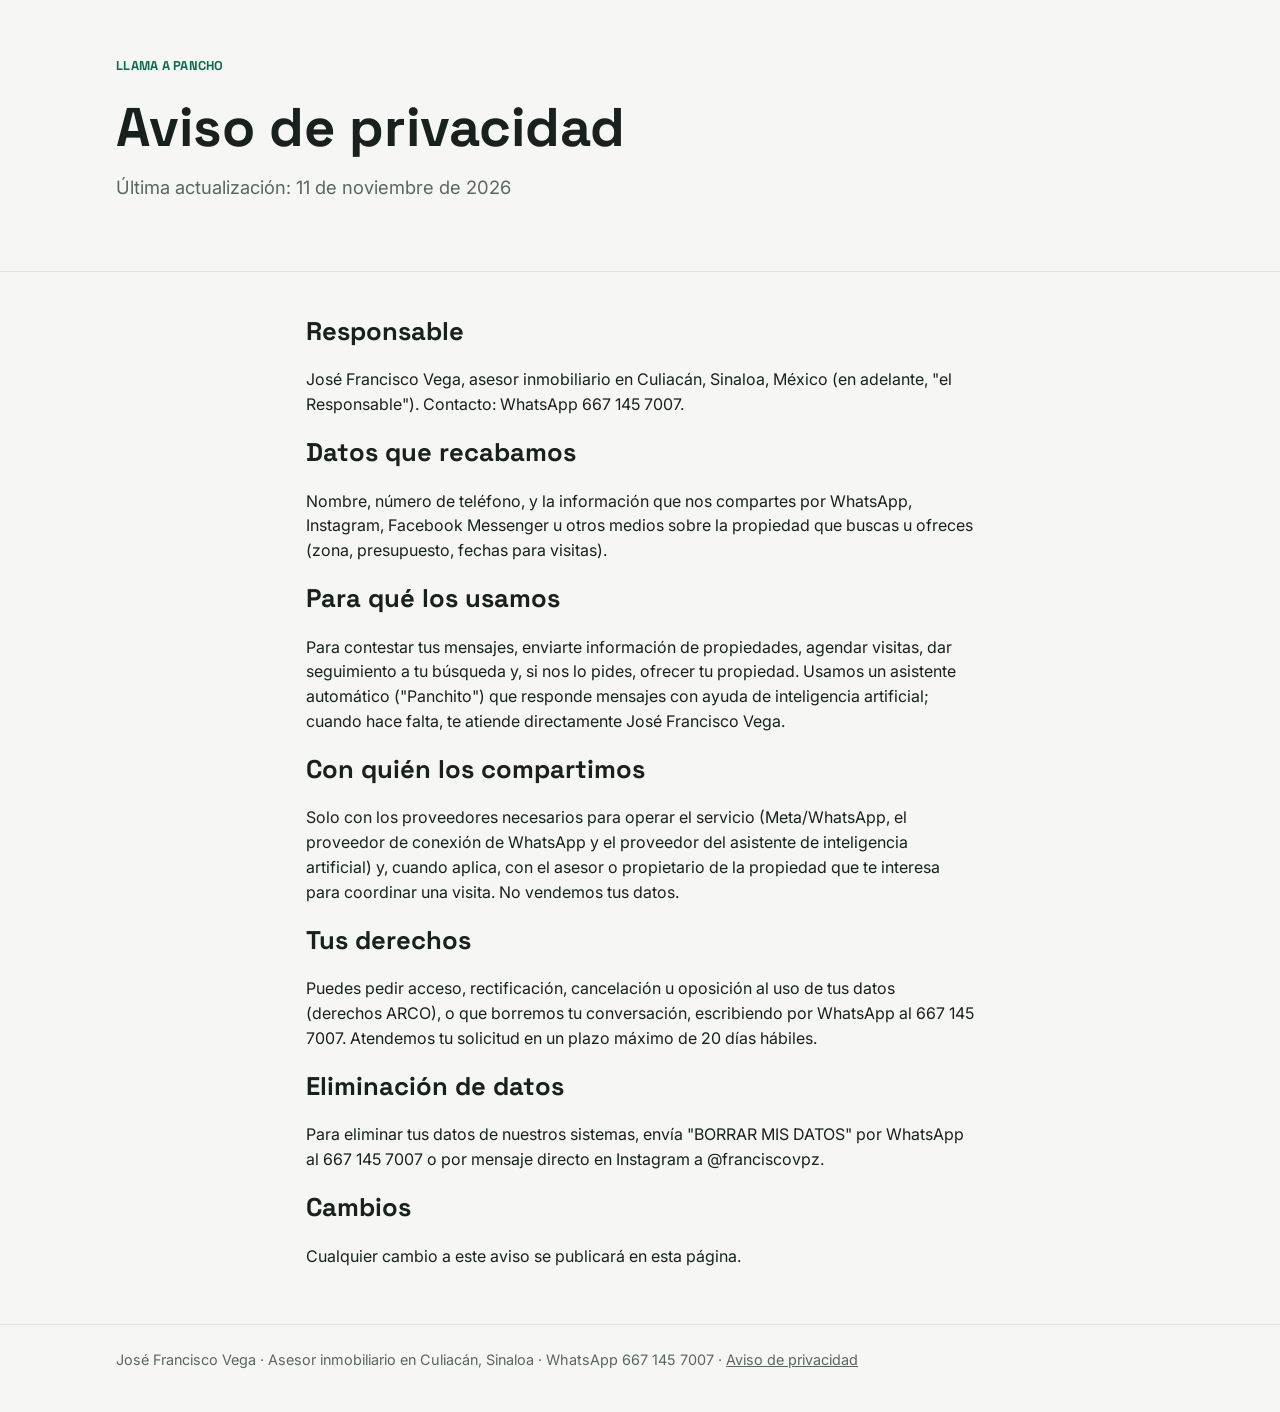
==== privacidad.html @ 16969fcf "Add files via upload" ====
<!doctype html><html lang="es-MX"><head><meta charset="utf-8"><meta name="viewport" content="width=device-width,initial-scale=1"><title>Aviso de privacidad · Llama a Pancho</title><meta name="description" content="Aviso de privacidad de José Francisco Vega, asesor inmobiliario."><link rel="preconnect" href="https://fonts.googleapis.com"><link href="https://fonts.googleapis.com/css2?family=Inter:wght@400;600&family=Space+Grotesk:wght@600;700&display=swap" rel="stylesheet"><link rel="stylesheet" href="estilo.css"></head><body>
<header><div class="w"><div class="marca"><a href="/" style="text-decoration:none">Llama a Pancho</a></div><h1>Aviso de privacidad</h1><p class="lede">Última actualización: 11 de noviembre de 2026</p></div></header>
<main><section><div class="w" style="max-width:70ch">
<h2>Responsable</h2><p>José Francisco Vega, asesor inmobiliario en Culiacán, Sinaloa, México (en adelante, "el Responsable"). Contacto: WhatsApp 667 145 7007.</p>
<h2>Datos que recabamos</h2><p>Nombre, número de teléfono, y la información que nos compartes por WhatsApp, Instagram, Facebook Messenger u otros medios sobre la propiedad que buscas u ofreces (zona, presupuesto, fechas para visitas).</p>
<h2>Para qué los usamos</h2><p>Para contestar tus mensajes, enviarte información de propiedades, agendar visitas, dar seguimiento a tu búsqueda y, si nos lo pides, ofrecer tu propiedad. Usamos un asistente automático ("Panchito") que responde mensajes con ayuda de inteligencia artificial; cuando hace falta, te atiende directamente José Francisco Vega.</p>
<h2>Con quién los compartimos</h2><p>Solo con los proveedores necesarios para operar el servicio (Meta/WhatsApp, el proveedor de conexión de WhatsApp y el proveedor del asistente de inteligencia artificial) y, cuando aplica, con el asesor o propietario de la propiedad que te interesa para coordinar una visita. No vendemos tus datos.</p>
<h2>Tus derechos</h2><p>Puedes pedir acceso, rectificación, cancelación u oposición al uso de tus datos (derechos ARCO), o que borremos tu conversación, escribiendo por WhatsApp al 667 145 7007. Atendemos tu solicitud en un plazo máximo de 20 días hábiles.</p>
<h2>Eliminación de datos</h2><p>Para eliminar tus datos de nuestros sistemas, envía "BORRAR MIS DATOS" por WhatsApp al 667 145 7007 o por mensaje directo en Instagram a @franciscovpz.</p>
<h2>Cambios</h2><p>Cualquier cambio a este aviso se publicará en esta página.</p></div></section></main><footer><div class="w">José Francisco Vega · Asesor inmobiliario en Culiacán, Sinaloa · WhatsApp 667 145 7007 · <a href="privacidad.html">Aviso de privacidad</a></div></footer></body></html>
---- estilo.css ----
:root{--bg:#f6f7f4;--fg:#18211d;--mut:#5b6660;--card:#fff;--line:#dfe3dc;--acc:#0f6b4f;--acc2:#e7f2ec;--gold:#b5852b}
@media (prefers-color-scheme:dark){:root{--bg:#101513;--fg:#eef2ee;--mut:#a3aea8;--card:#18201c;--line:#2a332e;--acc:#3fbf8f;--acc2:#16271f;--gold:#d9a94e}}
*{box-sizing:border-box}body{margin:0;background:var(--bg);color:var(--fg);font-family:Inter,system-ui,sans-serif;line-height:1.55}
a{color:inherit}.w{max-width:1080px;margin:0 auto;padding:0 max(16px,env(safe-area-inset-left))}
header{padding:56px 0 40px;border-bottom:1px solid var(--line)}
.marca{font-family:"Space Grotesk",Inter,sans-serif;font-weight:700;letter-spacing:.02em;color:var(--acc);text-transform:uppercase;font-size:.8rem}
h1{font-family:"Space Grotesk",Inter,sans-serif;font-size:clamp(2rem,6vw,3.4rem);line-height:1.08;margin:.4em 0 .3em;text-wrap:balance}
.lede{font-size:1.15rem;color:var(--mut);max-width:60ch;margin:0 0 1.6em}
.cta{display:inline-flex;align-items:center;gap:.5em;background:var(--acc);color:#fff;text-decoration:none;padding:.85em 1.4em;border-radius:999px;font-weight:600}
.cta:focus-visible,.mini:focus-visible{outline:3px solid var(--gold);outline-offset:2px}
.datos{display:flex;flex-wrap:wrap;gap:24px;margin-top:28px;color:var(--mut);font-size:.95rem}
.datos b{display:block;color:var(--fg);font-family:"Space Grotesk",Inter,sans-serif;font-size:1.5rem;font-variant-numeric:tabular-nums}
section{padding:40px 0}h2{font-family:"Space Grotesk",Inter,sans-serif;font-size:1.6rem;margin:0 0 .3em}
.filtros{display:flex;gap:8px;margin:12px 0 20px}.filtros button{border:1px solid var(--line);background:var(--card);color:var(--fg);padding:.45em 1em;border-radius:999px;cursor:pointer;font:inherit}
.filtros button[aria-pressed=true]{background:var(--acc2);border-color:var(--acc);color:var(--acc);font-weight:600}
.grid{display:grid;grid-template-columns:repeat(auto-fill,minmax(230px,1fr));gap:14px}
.p{background:var(--card);border:1px solid var(--line);border-radius:12px;padding:16px;display:flex;flex-direction:column;gap:4px}
.p h3{font-size:1rem;margin:4px 0 0}.precio{font-family:"Space Grotesk",Inter,sans-serif;font-size:1.25rem;font-weight:700;margin:0;font-variant-numeric:tabular-nums}
.meta{color:var(--mut);margin:0;font-size:.9rem}.op{font-size:.72rem;font-weight:700;text-transform:uppercase;letter-spacing:.06em}.op.v{color:var(--acc)}.op.r{color:var(--gold)}
.mini{margin-top:auto;padding-top:10px;color:var(--acc);font-weight:600;text-decoration:none}
.redes{display:flex;flex-wrap:wrap;gap:10px}.redes a{border:1px solid var(--line);background:var(--card);padding:.6em 1em;border-radius:10px;text-decoration:none}
footer{border-top:1px solid var(--line);padding:24px 0 40px;color:var(--mut);font-size:.9rem}
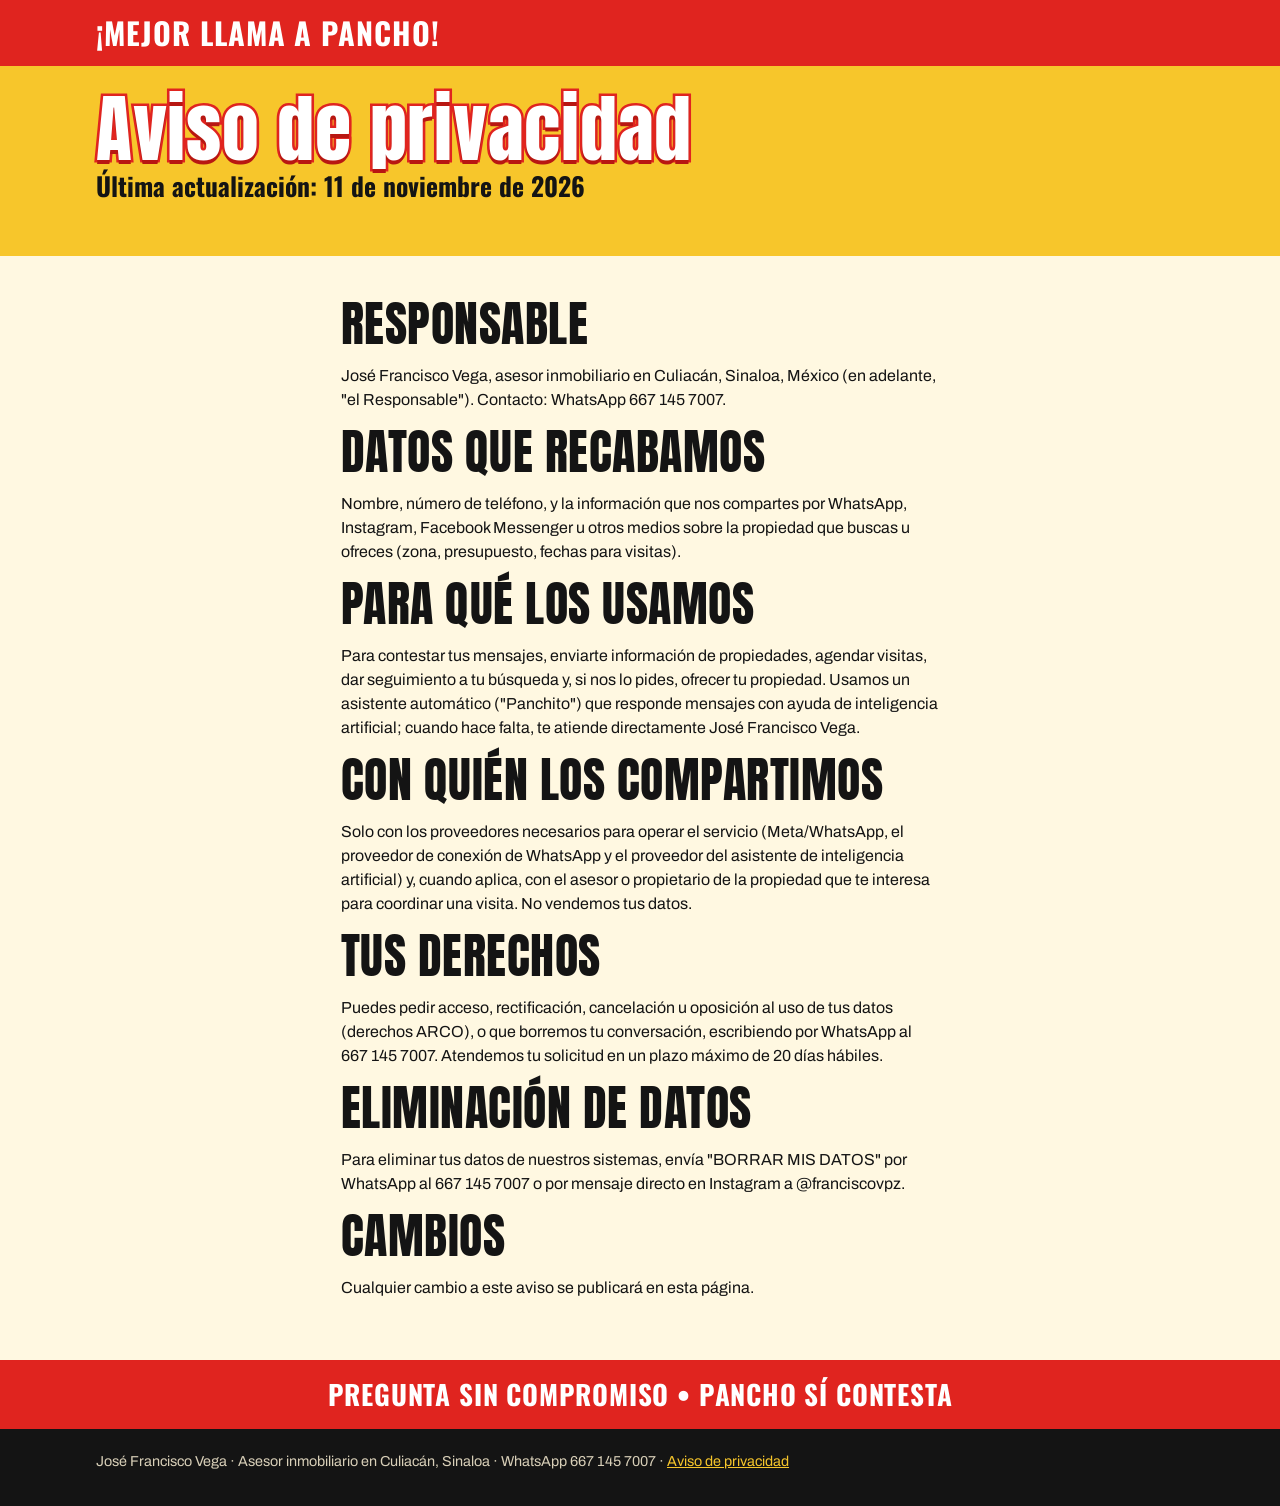
==== commit 68f5b091: "Add files via upload" ====
--- a/privacidad.html
+++ b/privacidad.html
@@ -1,5 +1,6 @@
-<!doctype html><html lang="es-MX"><head><meta charset="utf-8"><meta name="viewport" content="width=device-width,initial-scale=1"><title>Aviso de privacidad · Llama a Pancho</title><meta name="description" content="Aviso de privacidad de José Francisco Vega, asesor inmobiliario."><link rel="preconnect" href="https://fonts.googleapis.com"><link href="https://fonts.googleapis.com/css2?family=Inter:wght@400;600&family=Space+Grotesk:wght@600;700&display=swap" rel="stylesheet"><link rel="stylesheet" href="estilo.css"></head><body>
-<header><div class="w"><div class="marca"><a href="/" style="text-decoration:none">Llama a Pancho</a></div><h1>Aviso de privacidad</h1><p class="lede">Última actualización: 11 de noviembre de 2026</p></div></header>
+<!doctype html><html lang="es-MX"><head><meta charset="utf-8"><meta name="viewport" content="width=device-width,initial-scale=1,viewport-fit=cover"><title>Aviso de privacidad · Llama a Pancho</title><meta name="description" content="Aviso de privacidad de José Francisco Vega, asesor inmobiliario."><meta name="theme-color" content="#e0241f"><meta property="og:title" content="Aviso de privacidad · Llama a Pancho"><meta property="og:description" content="Aviso de privacidad de José Francisco Vega, asesor inmobiliario."><meta property="og:image" content="https://llamaapancho.com/pancho.webp"><link rel="preconnect" href="https://fonts.googleapis.com"><link rel="preconnect" href="https://fonts.gstatic.com" crossorigin><link href="https://fonts.googleapis.com/css2?family=Anton&family=Archivo:wght@400;600&family=Kaushan+Script&family=Oswald:wght@500;600;700&display=swap" rel="stylesheet"><link rel="stylesheet" href="estilo.css"></head><body>
+<div class="banda"><div class="w"><a href="/" style="text-decoration:none">¡Mejor llama a Pancho!</a></div></div>
+<header class="hero"><div class="w" style="grid-template-columns:1fr"><div class="txt"><h1 style="font-size:clamp(2.4rem,8vw,4.6rem)">Aviso de privacidad</h1><p class="ya">Última actualización: 11 de noviembre de 2026</p></div></div></header>
 <main><section><div class="w" style="max-width:70ch">
 <h2>Responsable</h2><p>José Francisco Vega, asesor inmobiliario en Culiacán, Sinaloa, México (en adelante, "el Responsable"). Contacto: WhatsApp 667 145 7007.</p>
 <h2>Datos que recabamos</h2><p>Nombre, número de teléfono, y la información que nos compartes por WhatsApp, Instagram, Facebook Messenger u otros medios sobre la propiedad que buscas u ofreces (zona, presupuesto, fechas para visitas).</p>
@@ -7,4 +8,4 @@
 <h2>Con quién los compartimos</h2><p>Solo con los proveedores necesarios para operar el servicio (Meta/WhatsApp, el proveedor de conexión de WhatsApp y el proveedor del asistente de inteligencia artificial) y, cuando aplica, con el asesor o propietario de la propiedad que te interesa para coordinar una visita. No vendemos tus datos.</p>
 <h2>Tus derechos</h2><p>Puedes pedir acceso, rectificación, cancelación u oposición al uso de tus datos (derechos ARCO), o que borremos tu conversación, escribiendo por WhatsApp al 667 145 7007. Atendemos tu solicitud en un plazo máximo de 20 días hábiles.</p>
 <h2>Eliminación de datos</h2><p>Para eliminar tus datos de nuestros sistemas, envía "BORRAR MIS DATOS" por WhatsApp al 667 145 7007 o por mensaje directo en Instagram a @franciscovpz.</p>
-<h2>Cambios</h2><p>Cualquier cambio a este aviso se publicará en esta página.</p></div></section></main><footer><div class="w">José Francisco Vega · Asesor inmobiliario en Culiacán, Sinaloa · WhatsApp 667 145 7007 · <a href="privacidad.html">Aviso de privacidad</a></div></footer></body></html>+<h2>Cambios</h2><p>Cualquier cambio a este aviso se publicará en esta página.</p></div></section></main><div class="banda abajo"><div class="w">Pregunta sin compromiso • Pancho sí contesta</div></div><footer><div class="w">José Francisco Vega · Asesor inmobiliario en Culiacán, Sinaloa · WhatsApp 667 145 7007 · <a href="privacidad.html">Aviso de privacidad</a></div></footer></body></html>
--- a/estilo.css
+++ b/estilo.css
@@ -1,22 +1,52 @@
-:root{--bg:#f6f7f4;--fg:#18211d;--mut:#5b6660;--card:#fff;--line:#dfe3dc;--acc:#0f6b4f;--acc2:#e7f2ec;--gold:#b5852b}
-@media (prefers-color-scheme:dark){:root{--bg:#101513;--fg:#eef2ee;--mut:#a3aea8;--card:#18201c;--line:#2a332e;--acc:#3fbf8f;--acc2:#16271f;--gold:#d9a94e}}
-*{box-sizing:border-box}body{margin:0;background:var(--bg);color:var(--fg);font-family:Inter,system-ui,sans-serif;line-height:1.55}
-a{color:inherit}.w{max-width:1080px;margin:0 auto;padding:0 max(16px,env(safe-area-inset-left))}
-header{padding:56px 0 40px;border-bottom:1px solid var(--line)}
-.marca{font-family:"Space Grotesk",Inter,sans-serif;font-weight:700;letter-spacing:.02em;color:var(--acc);text-transform:uppercase;font-size:.8rem}
-h1{font-family:"Space Grotesk",Inter,sans-serif;font-size:clamp(2rem,6vw,3.4rem);line-height:1.08;margin:.4em 0 .3em;text-wrap:balance}
-.lede{font-size:1.15rem;color:var(--mut);max-width:60ch;margin:0 0 1.6em}
-.cta{display:inline-flex;align-items:center;gap:.5em;background:var(--acc);color:#fff;text-decoration:none;padding:.85em 1.4em;border-radius:999px;font-weight:600}
-.cta:focus-visible,.mini:focus-visible{outline:3px solid var(--gold);outline-offset:2px}
-.datos{display:flex;flex-wrap:wrap;gap:24px;margin-top:28px;color:var(--mut);font-size:.95rem}
-.datos b{display:block;color:var(--fg);font-family:"Space Grotesk",Inter,sans-serif;font-size:1.5rem;font-variant-numeric:tabular-nums}
-section{padding:40px 0}h2{font-family:"Space Grotesk",Inter,sans-serif;font-size:1.6rem;margin:0 0 .3em}
-.filtros{display:flex;gap:8px;margin:12px 0 20px}.filtros button{border:1px solid var(--line);background:var(--card);color:var(--fg);padding:.45em 1em;border-radius:999px;cursor:pointer;font:inherit}
-.filtros button[aria-pressed=true]{background:var(--acc2);border-color:var(--acc);color:var(--acc);font-weight:600}
-.grid{display:grid;grid-template-columns:repeat(auto-fill,minmax(230px,1fr));gap:14px}
-.p{background:var(--card);border:1px solid var(--line);border-radius:12px;padding:16px;display:flex;flex-direction:column;gap:4px}
-.p h3{font-size:1rem;margin:4px 0 0}.precio{font-family:"Space Grotesk",Inter,sans-serif;font-size:1.25rem;font-weight:700;margin:0;font-variant-numeric:tabular-nums}
-.meta{color:var(--mut);margin:0;font-size:.9rem}.op{font-size:.72rem;font-weight:700;text-transform:uppercase;letter-spacing:.06em}.op.v{color:var(--acc)}.op.r{color:var(--gold)}
-.mini{margin-top:auto;padding-top:10px;color:var(--acc);font-weight:600;text-decoration:none}
-.redes{display:flex;flex-wrap:wrap;gap:10px}.redes a{border:1px solid var(--line);background:var(--card);padding:.6em 1em;border-radius:10px;text-decoration:none}
-footer{border-top:1px solid var(--line);padding:24px 0 40px;color:var(--mut);font-size:.9rem}+:root{--rojo:#e0241f;--rojo2:#b81712;--amarillo:#f7c62b;--amarillo2:#ffe07a;--negro:#141414;--blanco:#fff;--papel:#fff8e1;--gris:#4a4136;
+--titular:"Anton","Oswald",Impact,"Arial Narrow",sans-serif;--sub:"Oswald","Arial Narrow",sans-serif;--script:"Kaushan Script","Brush Script MT",cursive;--texto:"Archivo",system-ui,sans-serif;color-scheme:light}
+*{box-sizing:border-box}html,body{margin:0}body{background:var(--papel);color:var(--negro);font-family:var(--texto);line-height:1.5}
+a{color:inherit}img{max-width:100%}.w{max-width:1120px;margin:0 auto;padding-left:max(16px,env(safe-area-inset-left));padding-right:max(16px,env(safe-area-inset-right))}
+.banda{background:var(--rojo);color:var(--blanco);font-family:var(--sub);font-weight:700;text-transform:uppercase;letter-spacing:.06em}
+.banda .w{padding-block:10px;font-size:clamp(1.05rem,3.4vw,1.9rem)}
+.banda.abajo .w{text-align:center;padding-block:14px;font-size:clamp(1rem,3vw,1.7rem);letter-spacing:.03em}
+.hero{background:var(--amarillo);overflow:hidden}
+.hero .w{display:grid;grid-template-columns:1.15fr .85fr;align-items:end;gap:8px}
+.hero .txt{padding-block:28px 34px;min-width:0}
+.script{font-family:var(--script);font-size:clamp(2rem,6.4vw,4rem);line-height:1;margin:0 0 .25em;color:var(--negro);text-shadow:3px 3px 0 var(--blanco),-2px -2px 0 var(--blanco),2px -2px 0 var(--blanco),-2px 2px 0 var(--blanco),0 6px 14px rgba(0,0,0,.18);transform:rotate(-3deg);transform-origin:left}
+.nombre{position:relative;display:inline-block;margin:.9em 0 0}
+.nombre svg{position:absolute;left:50%;bottom:4%;width:36%;height:auto;transform:translateX(-50%);z-index:0}
+h1{position:relative;z-index:1;font-family:var(--titular);font-weight:400;font-size:clamp(2.5rem,7.4vw,5.6rem);line-height:.95;margin:0;white-space:nowrap;letter-spacing:.01em;color:var(--blanco);-webkit-text-stroke:.07em var(--rojo);paint-order:stroke fill;text-shadow:0 4px 0 var(--rojo2)}
+.asesor{font-family:var(--sub);font-weight:600;text-transform:uppercase;letter-spacing:.28em;font-size:clamp(.95rem,2.6vw,1.45rem);border-top:3px solid var(--negro);display:inline-block;padding-top:6px;margin:10px 0 16px}
+.tel{font-family:var(--titular);font-size:clamp(2.6rem,8.6vw,5rem);line-height:1;color:var(--blanco);-webkit-text-stroke:.06em var(--rojo);paint-order:stroke fill;text-decoration:none;display:inline-block;letter-spacing:.02em;font-variant-numeric:tabular-nums}
+.ya{font-family:var(--sub);font-weight:700;font-size:clamp(1.1rem,3vw,1.6rem);margin:2px 0 18px}
+.botones{display:flex;flex-wrap:wrap;gap:10px}
+.cta{display:inline-flex;align-items:center;gap:.5em;background:var(--rojo);color:var(--blanco);text-decoration:none;padding:.75em 1.3em;font-family:var(--sub);font-weight:700;text-transform:uppercase;letter-spacing:.05em;border:3px solid var(--negro);box-shadow:5px 5px 0 var(--negro);transition:transform .12s,box-shadow .12s}
+.cta.sec{background:var(--blanco);color:var(--negro)}
+.cta:hover{transform:translate(-2px,-2px);box-shadow:7px 7px 0 var(--negro)}
+.cta:focus-visible,.mini:focus-visible,.filtros button:focus-visible{outline:4px solid var(--negro);outline-offset:3px}
+.foto{align-self:end;justify-self:end;width:100%;max-width:470px;margin-bottom:-2px}
+.foto img{display:block;width:100%;height:auto}
+.datos{display:flex;flex-wrap:wrap;gap:10px 22px;margin-top:20px;font-family:var(--sub);font-weight:600;text-transform:uppercase;font-size:.9rem;letter-spacing:.04em}
+.datos b{font-family:var(--titular);font-weight:400;font-size:1.9rem;color:var(--rojo);margin-right:4px;font-variant-numeric:tabular-nums}
+section{padding-block:44px}
+h2{font-family:var(--titular);font-weight:400;font-size:clamp(2rem,6vw,3rem);line-height:1;margin:0 0 .2em;text-transform:uppercase;letter-spacing:.01em}
+h2 .marca{color:var(--rojo)}
+.lede{font-size:1.1rem;color:var(--gris);max-width:62ch;margin:0 0 1.2em}
+.meta{color:var(--gris);margin:0;font-size:.92rem}
+.filtros{display:flex;flex-wrap:wrap;gap:8px;margin:14px 0 22px}
+.filtros button{border:3px solid var(--negro);background:var(--blanco);color:var(--negro);padding:.4em 1.1em;cursor:pointer;font-family:var(--sub);font-weight:700;text-transform:uppercase;letter-spacing:.05em}
+.filtros button[aria-pressed=true]{background:var(--amarillo)}
+.grid{display:grid;grid-template-columns:repeat(auto-fill,minmax(240px,1fr));gap:18px}
+.p{position:relative;background:var(--blanco);border:3px solid var(--negro);box-shadow:6px 6px 0 var(--rojo);padding:0 16px 16px;display:flex;flex-direction:column;gap:3px;min-width:0}
+.p img,.p .sinfoto{display:block;width:calc(100% + 32px);max-width:none;margin:0 -16px 12px;aspect-ratio:3/2;object-fit:cover;background:var(--amarillo2);border-bottom:3px solid var(--negro)}
+.p .sinfoto{display:flex;align-items:center;justify-content:center;font-family:var(--script);font-size:1.3rem;color:var(--negro);text-align:center;padding:12px}
+.op{position:absolute;top:10px;left:10px;font-family:var(--sub);font-size:.8rem;font-weight:700;text-transform:uppercase;letter-spacing:.08em;padding:3px 10px;border:2px solid var(--negro)}
+.op.v{background:var(--rojo);color:var(--blanco)}.op.r{background:var(--amarillo);color:var(--negro)}
+.p h3{font-family:var(--sub);font-weight:600;font-size:1.08rem;line-height:1.2;margin:0}
+.precio{font-family:var(--titular);font-weight:400;font-size:1.75rem;line-height:1.05;margin:2px 0;color:var(--rojo);font-variant-numeric:tabular-nums}
+.mini{margin-top:auto;padding-top:10px;font-family:var(--sub);font-weight:700;text-transform:uppercase;letter-spacing:.04em;text-decoration:none;color:var(--negro)}
+.mini::after{content:" →";color:var(--rojo)}
+.vende{background:var(--negro);color:var(--blanco)}
+.vende h2{color:var(--amarillo)}.vende .lede{color:#e9e1cc}
+.vende .cta{border-color:var(--amarillo);box-shadow:5px 5px 0 var(--amarillo)}
+.redes{display:flex;flex-wrap:wrap;gap:10px}
+footer{background:var(--negro);color:#d8cfb8;font-size:.9rem}
+footer .w{padding-block:22px 34px}footer a{color:var(--amarillo)}
+@media (max-width:760px){.hero .w{grid-template-columns:1fr}.foto{justify-self:center;max-width:230px;order:-1;margin-top:8px}.hero .txt{padding-block:6px 26px;text-align:left}}
+@media (prefers-reduced-motion:reduce){.cta{transition:none}.cta:hover{transform:none}}
